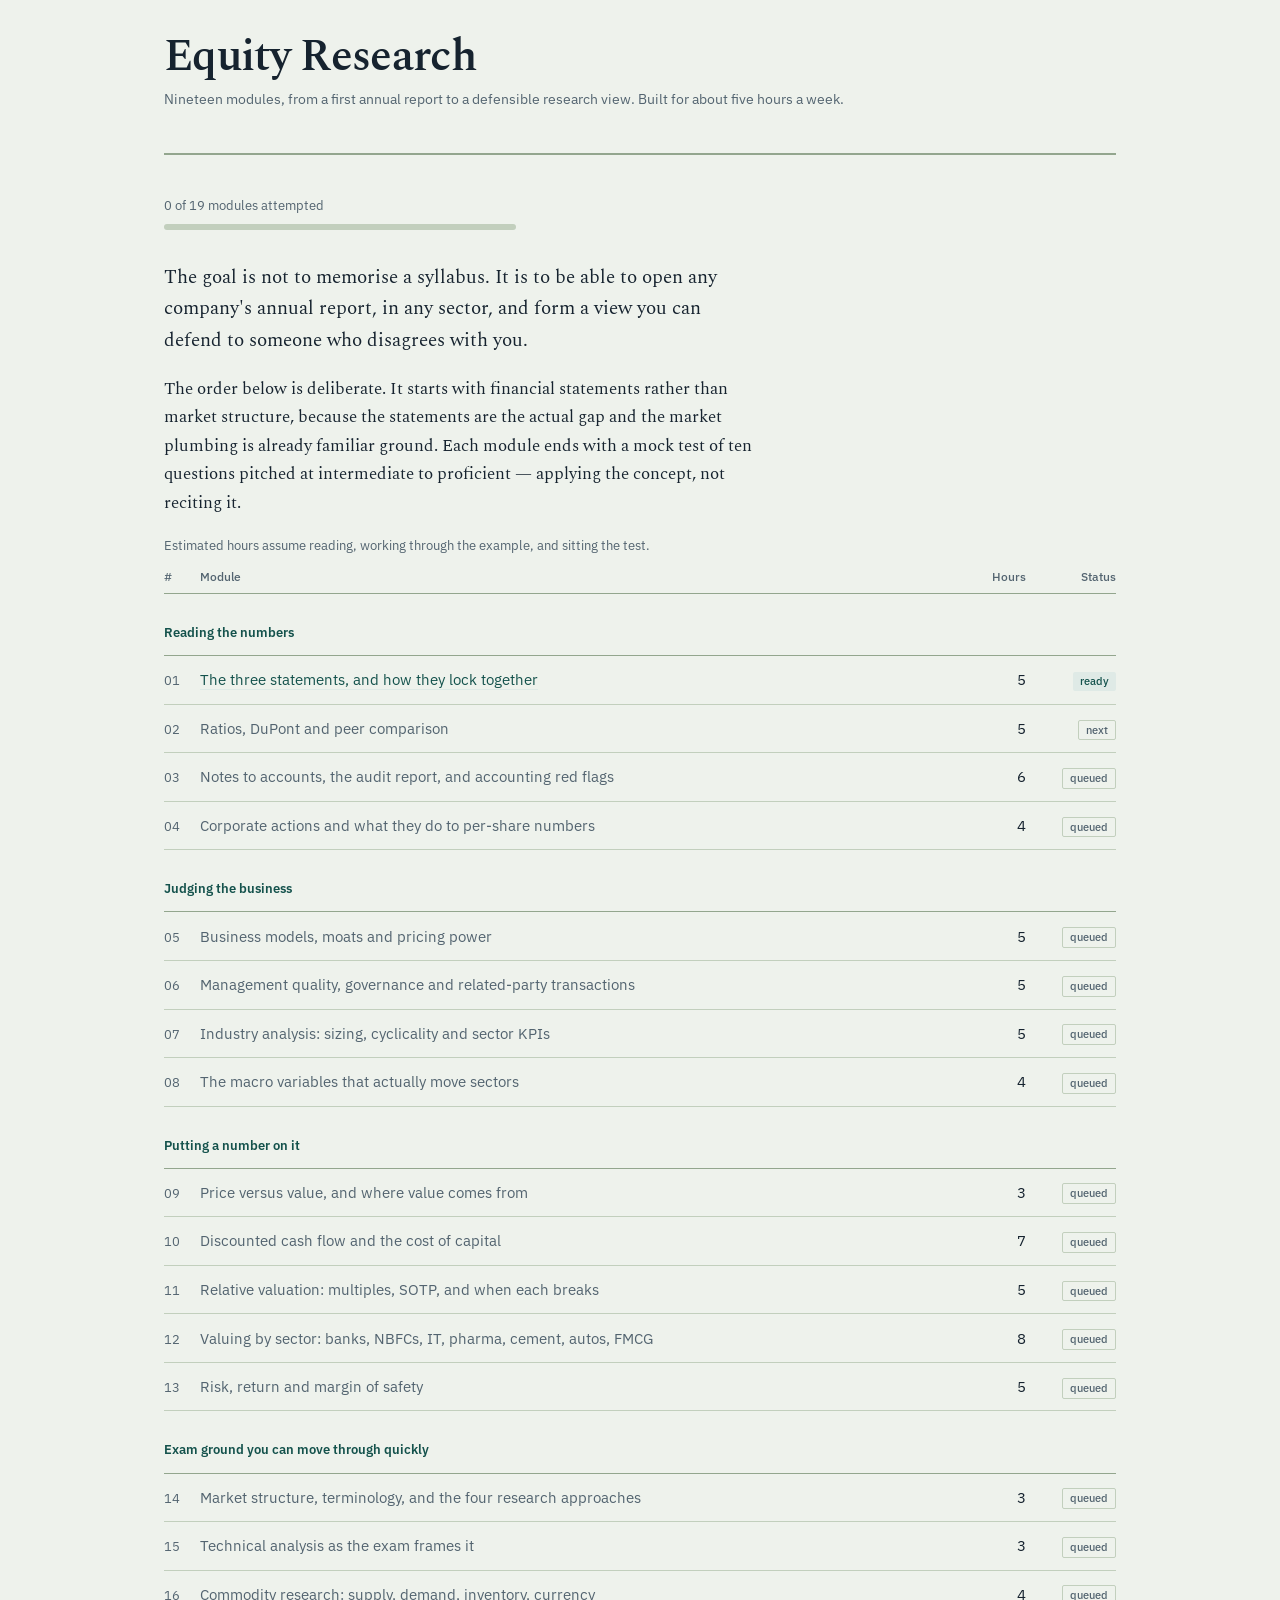
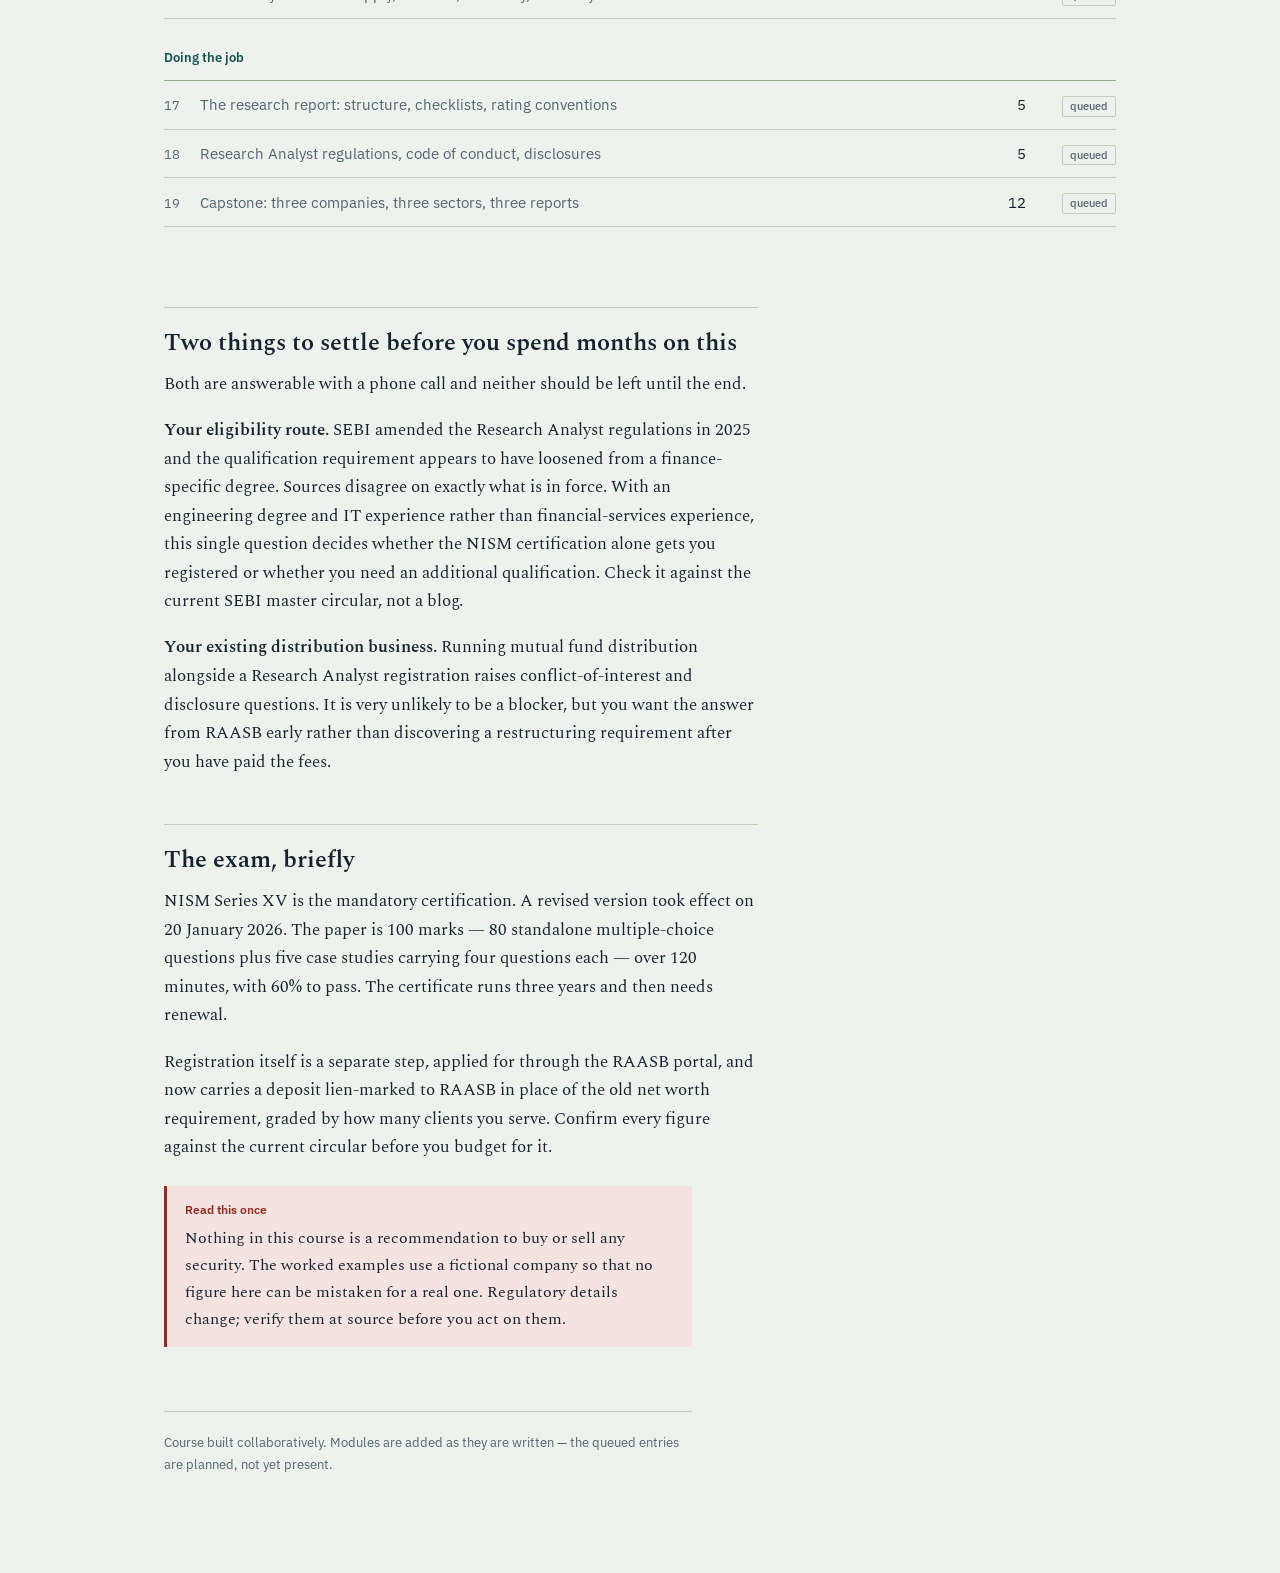
==== index.html @ 20a6cff0 "Course scaffold and Module 01" ====
<!DOCTYPE html>
<html lang="en">
<head>
<meta charset="utf-8">
<meta name="viewport" content="width=device-width, initial-scale=1">
<title>Equity Research — a working course</title>
<link rel="stylesheet" href="assets/style.css">
<link rel="manifest" href="manifest.webmanifest">
<meta name="theme-color" content="#14524c">
<meta name="apple-mobile-web-app-capable" content="yes">
<meta name="apple-mobile-web-app-status-bar-style" content="default">
<link rel="apple-touch-icon" href="assets/icon-192.png">
<link rel="icon" href="assets/icon-192.png">
</head>
<body>
<div class="wrap">

  <header class="masthead">
    <h1>Equity Research</h1>
    <p class="standfirst">Nineteen modules, from a first annual report to a defensible research view. Built for about five hours a week.</p>
    <p class="netstate" data-net></p>
  </header>

  <div class="progress" data-progress>
    <span data-count>0 of 19 modules attempted</span>
    <div class="bar"><span></span></div>
  </div>

  <div class="prose">
    <p class="lead">The goal is not to memorise a syllabus. It is to be able to open any company's annual report, in any sector, and form a view you can defend to someone who disagrees with you.</p>
    <p>The order below is deliberate. It starts with financial statements rather than market structure, because the statements are the actual gap and the market plumbing is already familiar ground. Each module ends with a mock test of ten questions pitched at intermediate to proficient — applying the concept, not reciting it.</p>
  </div>

  <div class="scroll-x">
  <table class="ledger">
    <caption>Estimated hours assume reading, working through the example, and sitting the test.</caption>
    <thead>
      <tr>
        <th class="idx">#</th>
        <th>Module</th>
        <th class="num hide-sm">Hours</th>
        <th class="num">Status</th>
      </tr>
    </thead>
    <tbody>

      <tr class="phase-head"><td colspan="4">Reading the numbers</td></tr>

      <tr data-module="m01">
        <td class="idx">01</td>
        <td><a href="modules/m01-three-statements.html">The three statements, and how they lock together</a></td>
        <td class="num hide-sm">5</td>
        <td class="num" data-status><span class="tag ready">ready</span></td>
      </tr>
      <tr><td class="idx">02</td><td class="locked">Ratios, DuPont and peer comparison</td><td class="num hide-sm">5</td><td class="num"><span class="tag soon">next</span></td></tr>
      <tr><td class="idx">03</td><td class="locked">Notes to accounts, the audit report, and accounting red flags</td><td class="num hide-sm">6</td><td class="num"><span class="tag soon">queued</span></td></tr>
      <tr><td class="idx">04</td><td class="locked">Corporate actions and what they do to per-share numbers</td><td class="num hide-sm">4</td><td class="num"><span class="tag soon">queued</span></td></tr>

      <tr class="phase-head"><td colspan="4">Judging the business</td></tr>

      <tr><td class="idx">05</td><td class="locked">Business models, moats and pricing power</td><td class="num hide-sm">5</td><td class="num"><span class="tag soon">queued</span></td></tr>
      <tr><td class="idx">06</td><td class="locked">Management quality, governance and related-party transactions</td><td class="num hide-sm">5</td><td class="num"><span class="tag soon">queued</span></td></tr>
      <tr><td class="idx">07</td><td class="locked">Industry analysis: sizing, cyclicality and sector KPIs</td><td class="num hide-sm">5</td><td class="num"><span class="tag soon">queued</span></td></tr>
      <tr><td class="idx">08</td><td class="locked">The macro variables that actually move sectors</td><td class="num hide-sm">4</td><td class="num"><span class="tag soon">queued</span></td></tr>

      <tr class="phase-head"><td colspan="4">Putting a number on it</td></tr>

      <tr><td class="idx">09</td><td class="locked">Price versus value, and where value comes from</td><td class="num hide-sm">3</td><td class="num"><span class="tag soon">queued</span></td></tr>
      <tr><td class="idx">10</td><td class="locked">Discounted cash flow and the cost of capital</td><td class="num hide-sm">7</td><td class="num"><span class="tag soon">queued</span></td></tr>
      <tr><td class="idx">11</td><td class="locked">Relative valuation: multiples, SOTP, and when each breaks</td><td class="num hide-sm">5</td><td class="num"><span class="tag soon">queued</span></td></tr>
      <tr><td class="idx">12</td><td class="locked">Valuing by sector: banks, NBFCs, IT, pharma, cement, autos, FMCG</td><td class="num hide-sm">8</td><td class="num"><span class="tag soon">queued</span></td></tr>
      <tr><td class="idx">13</td><td class="locked">Risk, return and margin of safety</td><td class="num hide-sm">5</td><td class="num"><span class="tag soon">queued</span></td></tr>

      <tr class="phase-head"><td colspan="4">Exam ground you can move through quickly</td></tr>

      <tr><td class="idx">14</td><td class="locked">Market structure, terminology, and the four research approaches</td><td class="num hide-sm">3</td><td class="num"><span class="tag soon">queued</span></td></tr>
      <tr><td class="idx">15</td><td class="locked">Technical analysis as the exam frames it</td><td class="num hide-sm">3</td><td class="num"><span class="tag soon">queued</span></td></tr>
      <tr><td class="idx">16</td><td class="locked">Commodity research: supply, demand, inventory, currency</td><td class="num hide-sm">4</td><td class="num"><span class="tag soon">queued</span></td></tr>

      <tr class="phase-head"><td colspan="4">Doing the job</td></tr>

      <tr><td class="idx">17</td><td class="locked">The research report: structure, checklists, rating conventions</td><td class="num hide-sm">5</td><td class="num"><span class="tag soon">queued</span></td></tr>
      <tr><td class="idx">18</td><td class="locked">Research Analyst regulations, code of conduct, disclosures</td><td class="num hide-sm">5</td><td class="num"><span class="tag soon">queued</span></td></tr>
      <tr><td class="idx">19</td><td class="locked">Capstone: three companies, three sectors, three reports</td><td class="num hide-sm">12</td><td class="num"><span class="tag soon">queued</span></td></tr>

    </tbody>
  </table>
  </div>

  <div class="prose">

    <h2>Two things to settle before you spend months on this</h2>

    <p>Both are answerable with a phone call and neither should be left until the end.</p>

    <p><strong>Your eligibility route.</strong> SEBI amended the Research Analyst regulations in 2025 and the qualification requirement appears to have loosened from a finance-specific degree. Sources disagree on exactly what is in force. With an engineering degree and IT experience rather than financial-services experience, this single question decides whether the NISM certification alone gets you registered or whether you need an additional qualification. Check it against the current SEBI master circular, not a blog.</p>

    <p><strong>Your existing distribution business.</strong> Running mutual fund distribution alongside a Research Analyst registration raises conflict-of-interest and disclosure questions. It is very unlikely to be a blocker, but you want the answer from RAASB early rather than discovering a restructuring requirement after you have paid the fees.</p>

    <h2>The exam, briefly</h2>

    <p>NISM Series XV is the mandatory certification. A revised version took effect on 20 January 2026. The paper is 100 marks — 80 standalone multiple-choice questions plus five case studies carrying four questions each — over 120 minutes, with 60% to pass. The certificate runs three years and then needs renewal.</p>

    <p>Registration itself is a separate step, applied for through the RAASB portal, and now carries a deposit lien-marked to RAASB in place of the old net worth requirement, graded by how many clients you serve. Confirm every figure against the current circular before you budget for it.</p>

    <div class="note warn">
      <span class="label">Read this once</span>
      <p>Nothing in this course is a recommendation to buy or sell any security. The worked examples use a fictional company so that no figure here can be mistaken for a real one. Regulatory details change; verify them at source before you act on them.</p>
    </div>

  </div>

  <footer>
    <p>Course built collaboratively. Modules are added as they are written — the queued entries are planned, not yet present.</p>
  </footer>

</div>
<script src="assets/app.js"></script>
<script>initProgress(19); initOffline('./sw.js'); initOfflineBadge();</script>
</body>
</html>
---- assets/style.css ----
/* Equity Research course — shared styles
   Visual idea: a columnar accounting pad. The ruled column structure that
   holds the site's navigation is the same structure that holds the figures
   inside the lessons. */

@import url('https://fonts.googleapis.com/css2?family=IBM+Plex+Sans:wght@400;500;600&family=Spectral:ital,wght@0,400;0,600;1,400&display=swap');

:root {
  --paper:        #eef2ec;
  --paper-raised: #f8faf6;
  --ink:          #16232f;
  --ink-soft:     #536470;
  --rule:         #c2cfbd;
  --rule-strong:  #93a68e;
  --accent:       #14524c;
  --accent-wash:  #dfeae6;
  --flag:         #97291f;
  --flag-wash:    #f4e3e0;
  --good:         #2c6640;
  --good-wash:    #e0ecdf;

  --serif: 'Spectral', Georgia, 'Times New Roman', serif;
  --sans:  'IBM Plex Sans', -apple-system, BlinkMacSystemFont, 'Segoe UI', sans-serif;

  --measure: 66ch;
}

*, *::before, *::after { box-sizing: border-box; }

html { -webkit-text-size-adjust: 100%; }

body {
  margin: 0;
  background: var(--paper);
  color: var(--ink);
  font-family: var(--serif);
  font-size: 1.0625rem;
  line-height: 1.68;
  font-variant-numeric: tabular-nums;
}

.wrap {
  max-width: 62rem;
  margin: 0 auto;
  padding: 0 1.25rem 5rem;
}

.prose { max-width: var(--measure); }

/* ---------- masthead ---------- */

.masthead {
  border-bottom: 2px solid var(--rule-strong);
  padding: 1.5rem 0 1rem;
  margin-bottom: 2.5rem;
}

.masthead a.back {
  font-family: var(--sans);
  font-size: 0.8125rem;
  color: var(--accent);
  text-decoration: none;
  border-bottom: 1px solid var(--accent-wash);
}
.masthead a.back:hover { border-bottom-color: var(--accent); }

.masthead h1 {
  font-family: var(--serif);
  font-weight: 600;
  font-size: clamp(1.75rem, 6vw, 2.75rem);
  line-height: 1.15;
  letter-spacing: -0.015em;
  margin: 0.5rem 0 0.35rem;
}

.masthead .standfirst {
  font-family: var(--sans);
  font-size: 0.875rem;
  color: var(--ink-soft);
  margin: 0;
}

/* ---------- typography ---------- */

h2 {
  font-family: var(--serif);
  font-weight: 600;
  font-size: 1.5rem;
  line-height: 1.25;
  margin: 3rem 0 0.75rem;
  padding-top: 1.25rem;
  border-top: 1px solid var(--rule);
}

h3 {
  font-family: var(--sans);
  font-weight: 600;
  font-size: 1rem;
  margin: 2rem 0 0.5rem;
}

p { margin: 0 0 1.1rem; }

.lead { font-size: 1.1875rem; }

em { font-style: italic; }
strong { font-weight: 600; }

a { color: var(--accent); }

ul, ol { max-width: var(--measure); padding-left: 1.25rem; }
li { margin-bottom: 0.5rem; }

code {
  font-family: var(--sans);
  font-size: 0.9em;
  background: var(--accent-wash);
  padding: 0.1em 0.35em;
  border-radius: 2px;
}

:focus-visible {
  outline: 2px solid var(--accent);
  outline-offset: 3px;
}

/* ---------- the module ledger (index) ---------- */

.ledger {
  width: 100%;
  border-collapse: collapse;
  font-family: var(--sans);
  font-size: 0.9375rem;
  margin: 0 0 2rem;
}

.ledger caption {
  text-align: left;
  font-family: var(--sans);
  font-size: 0.8125rem;
  color: var(--ink-soft);
  padding-bottom: 0.6rem;
}

.ledger th {
  text-align: left;
  font-weight: 500;
  font-size: 0.75rem;
  color: var(--ink-soft);
  border-bottom: 1.5px solid var(--rule-strong);
  padding: 0 0.6rem 0.4rem 0;
}
.ledger th.num, .ledger td.num { text-align: right; padding-right: 0; }

.ledger td {
  border-bottom: 1px solid var(--rule);
  padding: 0.7rem 0.6rem 0.7rem 0;
  vertical-align: baseline;
}

.ledger tr.phase-head td {
  border-bottom: 1px solid var(--rule-strong);
  padding-top: 1.75rem;
  font-weight: 600;
  font-size: 0.8125rem;
  color: var(--accent);
}

.ledger td.idx {
  width: 2.25rem;
  color: var(--ink-soft);
  font-size: 0.8125rem;
}

.ledger a { text-decoration: none; border-bottom: 1px solid var(--accent-wash); }
.ledger a:hover { border-bottom-color: var(--accent); }

.ledger .locked { color: var(--ink-soft); }

.tag {
  font-family: var(--sans);
  font-size: 0.6875rem;
  font-weight: 500;
  padding: 0.15rem 0.45rem;
  border-radius: 2px;
  white-space: nowrap;
}
.tag.ready { background: var(--accent-wash); color: var(--accent); }
.tag.soon  { background: transparent; color: var(--ink-soft); border: 1px solid var(--rule); }

/* ---------- figure tables inside lessons ---------- */

.fin {
  width: 100%;
  max-width: 34rem;
  border-collapse: collapse;
  font-family: var(--sans);
  font-size: 0.875rem;
  margin: 1.25rem 0 1.75rem;
  background: var(--paper-raised);
}

.fin caption {
  caption-side: top;
  text-align: left;
  font-family: var(--sans);
  font-size: 0.8125rem;
  font-weight: 600;
  padding-bottom: 0.5rem;
}

.fin th {
  text-align: right;
  font-weight: 500;
  font-size: 0.75rem;
  color: var(--ink-soft);
  border-bottom: 1.5px solid var(--rule-strong);
  padding: 0.4rem 0.75rem;
}
.fin th:first-child { text-align: left; }

.fin td {
  text-align: right;
  padding: 0.4rem 0.75rem;
  border-bottom: 1px solid var(--rule);
}
.fin td:first-child { text-align: left; }

.fin tr.total td {
  font-weight: 600;
  border-top: 1.5px solid var(--rule-strong);
  border-bottom: 1.5px double var(--rule-strong);
}
.fin tr.sub td { font-weight: 600; background: var(--accent-wash); }
.fin td.neg { color: var(--flag); }

.scroll-x { overflow-x: auto; margin: 0 -1.25rem; padding: 0 1.25rem; }

/* ---------- callouts ---------- */

.note {
  max-width: var(--measure);
  border-left: 3px solid var(--accent);
  background: var(--paper-raised);
  padding: 0.9rem 1.1rem;
  margin: 1.5rem 0;
  font-size: 1rem;
}
.note.warn { border-left-color: var(--flag); background: var(--flag-wash); }
.note p:last-child { margin-bottom: 0; }
.note .label {
  font-family: var(--sans);
  font-size: 0.75rem;
  font-weight: 600;
  color: var(--accent);
  display: block;
  margin-bottom: 0.3rem;
}
.note.warn .label { color: var(--flag); }

figure { margin: 2rem 0; max-width: 40rem; }
figure svg { width: 100%; height: auto; display: block; }
figcaption {
  font-family: var(--sans);
  font-size: 0.8125rem;
  color: var(--ink-soft);
  margin-top: 0.6rem;
  max-width: var(--measure);
}

/* ---------- mock test ---------- */

.test { max-width: 42rem; margin-top: 1rem; }

.q {
  border-top: 1px solid var(--rule);
  padding: 1.5rem 0 0.5rem;
}

.q .stem {
  font-weight: 600;
  margin-bottom: 0.9rem;
}
.q .stem .n {
  font-family: var(--sans);
  font-size: 0.8125rem;
  color: var(--ink-soft);
  font-weight: 500;
  margin-right: 0.5rem;
}

.opt {
  display: block;
  font-family: var(--sans);
  font-size: 0.9375rem;
  line-height: 1.5;
  border: 1px solid var(--rule);
  background: var(--paper-raised);
  border-radius: 3px;
  padding: 0.65rem 0.85rem;
  margin-bottom: 0.5rem;
  cursor: pointer;
}
.opt input { margin-right: 0.6rem; accent-color: var(--accent); }
.opt:hover { border-color: var(--rule-strong); }
.opt.picked { border-color: var(--accent); box-shadow: inset 0 0 0 1px var(--accent); }
.opt.correct { border-color: var(--good); background: var(--good-wash); }
.opt.wrong   { border-color: var(--flag); background: var(--flag-wash); }
.opt.locked  { cursor: default; }

.why {
  font-family: var(--sans);
  font-size: 0.875rem;
  line-height: 1.55;
  background: var(--paper-raised);
  border-left: 3px solid var(--rule-strong);
  padding: 0.7rem 0.9rem;
  margin-top: 0.6rem;
  display: none;
}
.why.show { display: block; animation: unfold 0.28s ease-out; }
.why b { color: var(--accent); }

@keyframes unfold {
  from { opacity: 0; transform: translateY(-4px); }
  to   { opacity: 1; transform: none; }
}
@media (prefers-reduced-motion: reduce) {
  .why.show { animation: none; }
  * { transition: none !important; }
}

button {
  font-family: var(--sans);
  font-size: 0.9375rem;
  font-weight: 500;
  background: var(--accent);
  color: var(--paper-raised);
  border: none;
  border-radius: 3px;
  padding: 0.7rem 1.4rem;
  cursor: pointer;
}
button:hover { background: #0e3d38; }
button.ghost {
  background: transparent;
  color: var(--accent);
  border: 1px solid var(--rule-strong);
}
button:disabled { opacity: 0.45; cursor: default; }

.actions { display: flex; gap: 0.75rem; flex-wrap: wrap; margin-top: 2rem; }

.score {
  font-family: var(--sans);
  border: 1.5px solid var(--rule-strong);
  background: var(--paper-raised);
  padding: 1rem 1.2rem;
  margin-top: 1.5rem;
  display: none;
}
.score.show { display: block; }
.score .big {
  font-size: 2rem;
  font-weight: 600;
  color: var(--accent);
  line-height: 1;
}
.score p { font-size: 0.9375rem; margin: 0.5rem 0 0; }

/* ---------- progress ---------- */

.progress {
  font-family: var(--sans);
  font-size: 0.8125rem;
  color: var(--ink-soft);
  margin: 0 0 2rem;
}
.progress .bar {
  height: 6px;
  background: var(--rule);
  border-radius: 3px;
  overflow: hidden;
  margin-top: 0.4rem;
  max-width: 22rem;
}
.progress .bar span {
  display: block;
  height: 100%;
  background: var(--accent);
  width: 0;
}

footer {
  border-top: 1px solid var(--rule);
  margin-top: 4rem;
  padding-top: 1.25rem;
  font-family: var(--sans);
  font-size: 0.8125rem;
  color: var(--ink-soft);
  max-width: var(--measure);
}

@media (max-width: 34rem) {
  body { font-size: 1rem; }
  .ledger .hide-sm { display: none; }
  .fin { font-size: 0.8125rem; }
  .fin th, .fin td { padding: 0.4rem 0.5rem; }
}

.netstate {
  font-family: var(--sans);
  font-size: 0.75rem;
  color: var(--flag);
  margin: 0.6rem 0 0;
  min-height: 1rem;
}
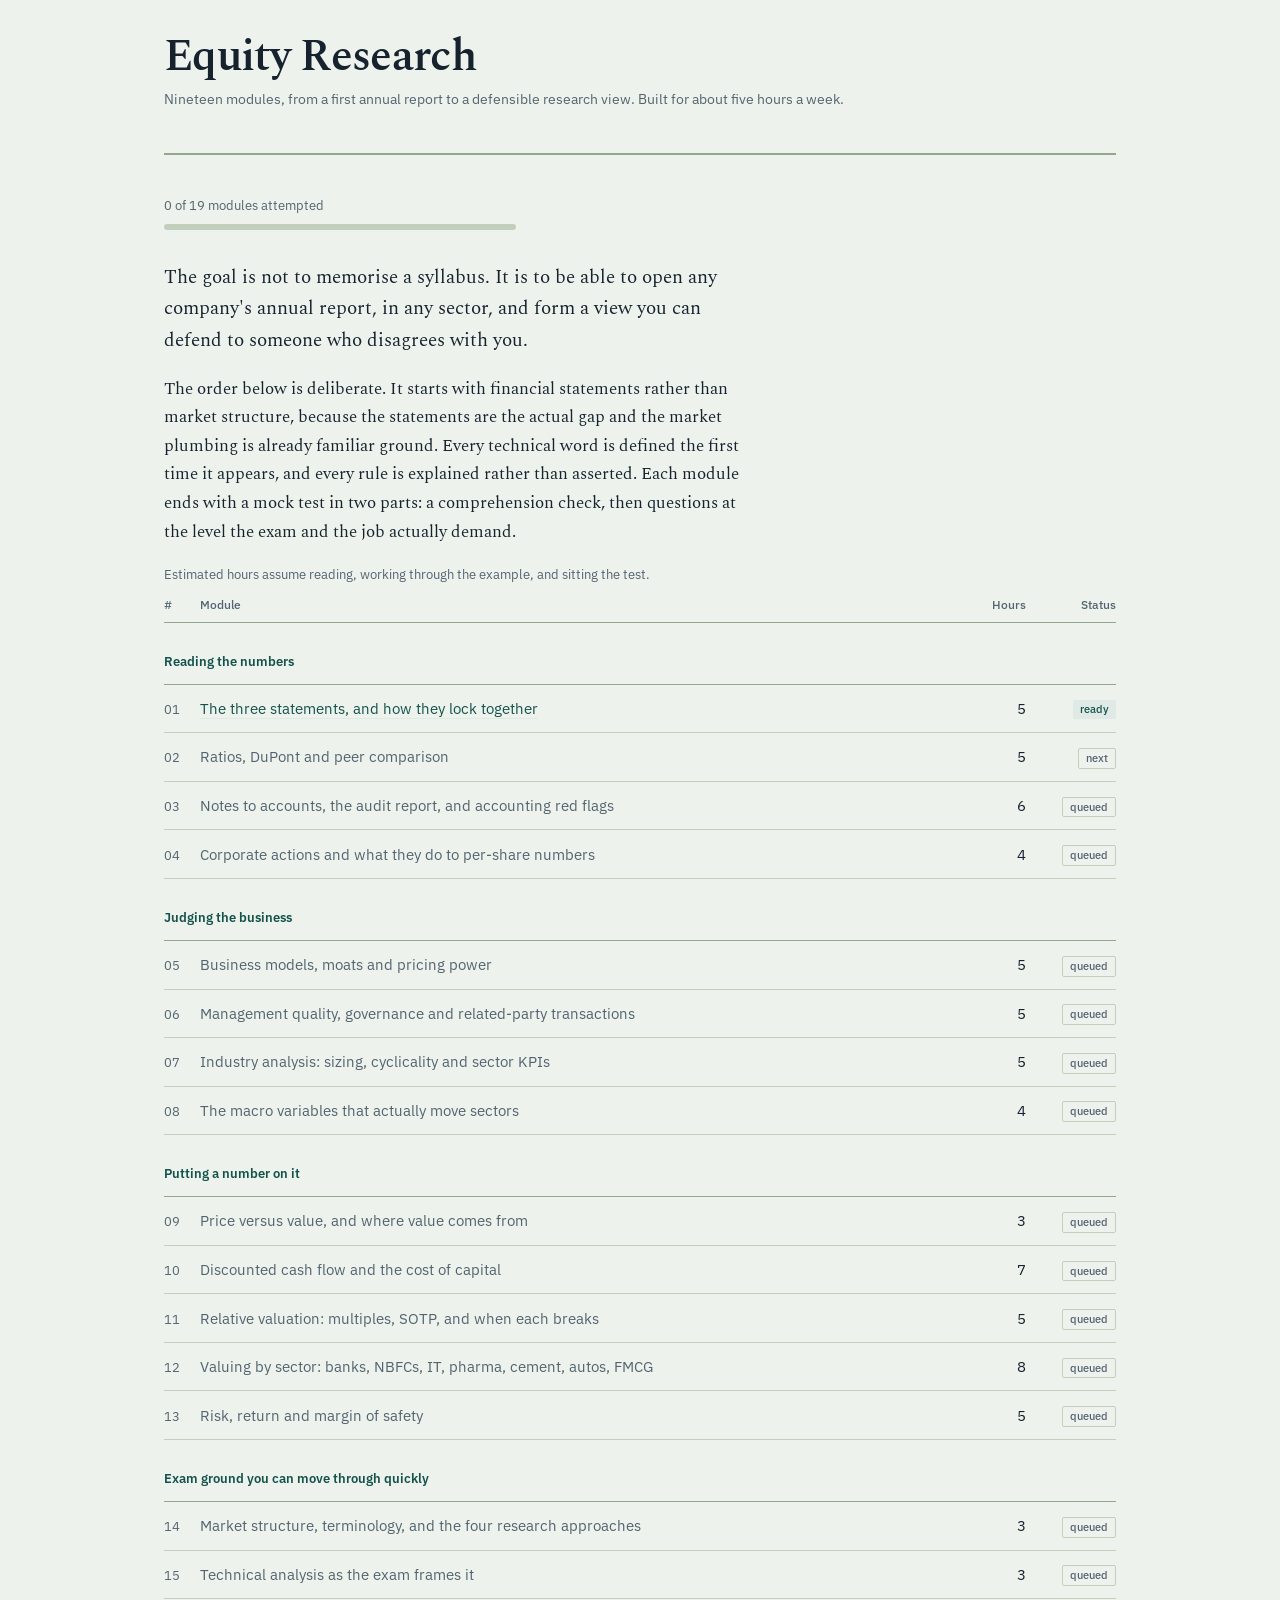
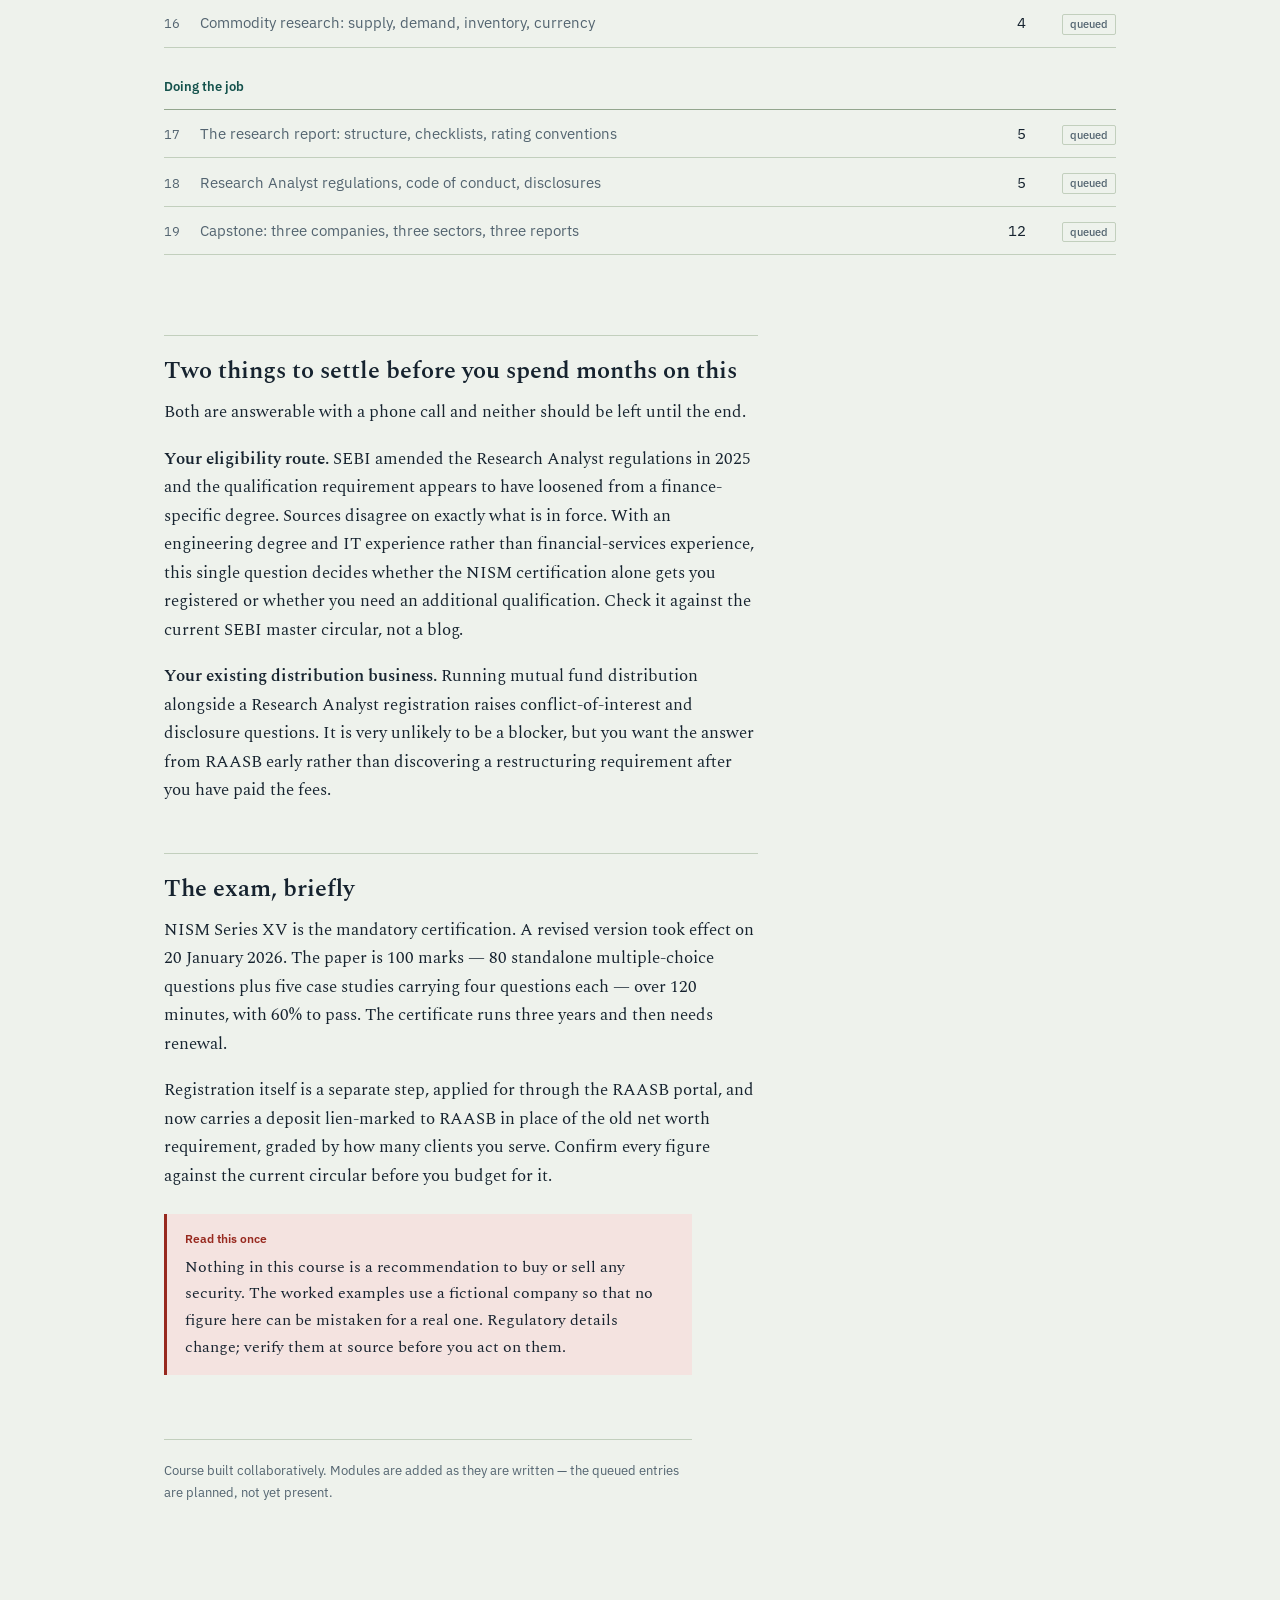
==== commit fd8deb3e: "Rebuild Module 01 at the right level, add build tooling Module 01 was written for someone who alread" ====
--- a/index.html
+++ b/index.html
@@ -28,7 +28,7 @@
 
   <div class="prose">
     <p class="lead">The goal is not to memorise a syllabus. It is to be able to open any company's annual report, in any sector, and form a view you can defend to someone who disagrees with you.</p>
-    <p>The order below is deliberate. It starts with financial statements rather than market structure, because the statements are the actual gap and the market plumbing is already familiar ground. Each module ends with a mock test of ten questions pitched at intermediate to proficient — applying the concept, not reciting it.</p>
+    <p>The order below is deliberate. It starts with financial statements rather than market structure, because the statements are the actual gap and the market plumbing is already familiar ground. Every technical word is defined the first time it appears, and every rule is explained rather than asserted. Each module ends with a mock test in two parts: a comprehension check, then questions at the level the exam and the job actually demand.</p>
   </div>
 
   <div class="scroll-x">
@@ -43,46 +43,32 @@
       </tr>
     </thead>
     <tbody>
-
+<!-- ledger:start -->
       <tr class="phase-head"><td colspan="4">Reading the numbers</td></tr>
-
-      <tr data-module="m01">
-        <td class="idx">01</td>
-        <td><a href="modules/m01-three-statements.html">The three statements, and how they lock together</a></td>
-        <td class="num hide-sm">5</td>
-        <td class="num" data-status><span class="tag ready">ready</span></td>
-      </tr>
-      <tr><td class="idx">02</td><td class="locked">Ratios, DuPont and peer comparison</td><td class="num hide-sm">5</td><td class="num"><span class="tag soon">next</span></td></tr>
-      <tr><td class="idx">03</td><td class="locked">Notes to accounts, the audit report, and accounting red flags</td><td class="num hide-sm">6</td><td class="num"><span class="tag soon">queued</span></td></tr>
-      <tr><td class="idx">04</td><td class="locked">Corporate actions and what they do to per-share numbers</td><td class="num hide-sm">4</td><td class="num"><span class="tag soon">queued</span></td></tr>
-
+      <tr data-module="m01"><td class="idx">01</td><td><a href="modules/m01-three-statements.html">The three statements, and how they lock together</a></td><td class="num hide-sm">5</td><td class="num" data-status><span class="tag ready">ready</span></td></tr>
+      <tr><td class="idx">02</td><td><span class="locked">Ratios, DuPont and peer comparison</span></td><td class="num hide-sm">5</td><td class="num" data-status><span class="tag soon">next</span></td></tr>
+      <tr><td class="idx">03</td><td><span class="locked">Notes to accounts, the audit report, and accounting red flags</span></td><td class="num hide-sm">6</td><td class="num" data-status><span class="tag soon">queued</span></td></tr>
+      <tr><td class="idx">04</td><td><span class="locked">Corporate actions and what they do to per-share numbers</span></td><td class="num hide-sm">4</td><td class="num" data-status><span class="tag soon">queued</span></td></tr>
       <tr class="phase-head"><td colspan="4">Judging the business</td></tr>
-
-      <tr><td class="idx">05</td><td class="locked">Business models, moats and pricing power</td><td class="num hide-sm">5</td><td class="num"><span class="tag soon">queued</span></td></tr>
-      <tr><td class="idx">06</td><td class="locked">Management quality, governance and related-party transactions</td><td class="num hide-sm">5</td><td class="num"><span class="tag soon">queued</span></td></tr>
-      <tr><td class="idx">07</td><td class="locked">Industry analysis: sizing, cyclicality and sector KPIs</td><td class="num hide-sm">5</td><td class="num"><span class="tag soon">queued</span></td></tr>
-      <tr><td class="idx">08</td><td class="locked">The macro variables that actually move sectors</td><td class="num hide-sm">4</td><td class="num"><span class="tag soon">queued</span></td></tr>
-
+      <tr><td class="idx">05</td><td><span class="locked">Business models, moats and pricing power</span></td><td class="num hide-sm">5</td><td class="num" data-status><span class="tag soon">queued</span></td></tr>
+      <tr><td class="idx">06</td><td><span class="locked">Management quality, governance and related-party transactions</span></td><td class="num hide-sm">5</td><td class="num" data-status><span class="tag soon">queued</span></td></tr>
+      <tr><td class="idx">07</td><td><span class="locked">Industry analysis: sizing, cyclicality and sector KPIs</span></td><td class="num hide-sm">5</td><td class="num" data-status><span class="tag soon">queued</span></td></tr>
+      <tr><td class="idx">08</td><td><span class="locked">The macro variables that actually move sectors</span></td><td class="num hide-sm">4</td><td class="num" data-status><span class="tag soon">queued</span></td></tr>
       <tr class="phase-head"><td colspan="4">Putting a number on it</td></tr>
-
-      <tr><td class="idx">09</td><td class="locked">Price versus value, and where value comes from</td><td class="num hide-sm">3</td><td class="num"><span class="tag soon">queued</span></td></tr>
-      <tr><td class="idx">10</td><td class="locked">Discounted cash flow and the cost of capital</td><td class="num hide-sm">7</td><td class="num"><span class="tag soon">queued</span></td></tr>
-      <tr><td class="idx">11</td><td class="locked">Relative valuation: multiples, SOTP, and when each breaks</td><td class="num hide-sm">5</td><td class="num"><span class="tag soon">queued</span></td></tr>
-      <tr><td class="idx">12</td><td class="locked">Valuing by sector: banks, NBFCs, IT, pharma, cement, autos, FMCG</td><td class="num hide-sm">8</td><td class="num"><span class="tag soon">queued</span></td></tr>
-      <tr><td class="idx">13</td><td class="locked">Risk, return and margin of safety</td><td class="num hide-sm">5</td><td class="num"><span class="tag soon">queued</span></td></tr>
-
+      <tr><td class="idx">09</td><td><span class="locked">Price versus value, and where value comes from</span></td><td class="num hide-sm">3</td><td class="num" data-status><span class="tag soon">queued</span></td></tr>
+      <tr><td class="idx">10</td><td><span class="locked">Discounted cash flow and the cost of capital</span></td><td class="num hide-sm">7</td><td class="num" data-status><span class="tag soon">queued</span></td></tr>
+      <tr><td class="idx">11</td><td><span class="locked">Relative valuation: multiples, SOTP, and when each breaks</span></td><td class="num hide-sm">5</td><td class="num" data-status><span class="tag soon">queued</span></td></tr>
+      <tr><td class="idx">12</td><td><span class="locked">Valuing by sector: banks, NBFCs, IT, pharma, cement, autos, FMCG</span></td><td class="num hide-sm">8</td><td class="num" data-status><span class="tag soon">queued</span></td></tr>
+      <tr><td class="idx">13</td><td><span class="locked">Risk, return and margin of safety</span></td><td class="num hide-sm">5</td><td class="num" data-status><span class="tag soon">queued</span></td></tr>
       <tr class="phase-head"><td colspan="4">Exam ground you can move through quickly</td></tr>
-
-      <tr><td class="idx">14</td><td class="locked">Market structure, terminology, and the four research approaches</td><td class="num hide-sm">3</td><td class="num"><span class="tag soon">queued</span></td></tr>
-      <tr><td class="idx">15</td><td class="locked">Technical analysis as the exam frames it</td><td class="num hide-sm">3</td><td class="num"><span class="tag soon">queued</span></td></tr>
-      <tr><td class="idx">16</td><td class="locked">Commodity research: supply, demand, inventory, currency</td><td class="num hide-sm">4</td><td class="num"><span class="tag soon">queued</span></td></tr>
-
+      <tr><td class="idx">14</td><td><span class="locked">Market structure, terminology, and the four research approaches</span></td><td class="num hide-sm">3</td><td class="num" data-status><span class="tag soon">queued</span></td></tr>
+      <tr><td class="idx">15</td><td><span class="locked">Technical analysis as the exam frames it</span></td><td class="num hide-sm">3</td><td class="num" data-status><span class="tag soon">queued</span></td></tr>
+      <tr><td class="idx">16</td><td><span class="locked">Commodity research: supply, demand, inventory, currency</span></td><td class="num hide-sm">4</td><td class="num" data-status><span class="tag soon">queued</span></td></tr>
       <tr class="phase-head"><td colspan="4">Doing the job</td></tr>
-
-      <tr><td class="idx">17</td><td class="locked">The research report: structure, checklists, rating conventions</td><td class="num hide-sm">5</td><td class="num"><span class="tag soon">queued</span></td></tr>
-      <tr><td class="idx">18</td><td class="locked">Research Analyst regulations, code of conduct, disclosures</td><td class="num hide-sm">5</td><td class="num"><span class="tag soon">queued</span></td></tr>
-      <tr><td class="idx">19</td><td class="locked">Capstone: three companies, three sectors, three reports</td><td class="num hide-sm">12</td><td class="num"><span class="tag soon">queued</span></td></tr>
-
+      <tr><td class="idx">17</td><td><span class="locked">The research report: structure, checklists, rating conventions</span></td><td class="num hide-sm">5</td><td class="num" data-status><span class="tag soon">queued</span></td></tr>
+      <tr><td class="idx">18</td><td><span class="locked">Research Analyst regulations, code of conduct, disclosures</span></td><td class="num hide-sm">5</td><td class="num" data-status><span class="tag soon">queued</span></td></tr>
+      <tr><td class="idx">19</td><td><span class="locked">Capstone: three companies, three sectors, three reports</span></td><td class="num hide-sm">12</td><td class="num" data-status><span class="tag soon">queued</span></td></tr>
+<!-- ledger:end -->
     </tbody>
   </table>
   </div>
--- a/assets/style.css
+++ b/assets/style.css
@@ -415,3 +415,120 @@
   margin: 0.6rem 0 0;
   min-height: 1rem;
 }
+
+/* ---------- plain-language definitions ---------- */
+
+.def {
+  max-width: var(--measure);
+  background: var(--paper-raised);
+  border: 1px solid var(--rule);
+  border-left: 3px solid var(--accent);
+  padding: 0.85rem 1.05rem;
+  margin: 1.4rem 0;
+}
+.def .word {
+  font-family: var(--sans);
+  font-size: 0.9375rem;
+  font-weight: 600;
+  color: var(--accent);
+  display: block;
+  margin-bottom: 0.25rem;
+}
+.def p { margin: 0 0 0.6rem; font-size: 1rem; }
+.def p:last-child { margin-bottom: 0; }
+.def .lit {
+  font-family: var(--sans);
+  font-size: 0.8125rem;
+  color: var(--ink-soft);
+}
+
+/* ---------- interactive balance sheet builder ---------- */
+
+.builder {
+  border: 1.5px solid var(--rule-strong);
+  background: var(--paper-raised);
+  padding: 1.1rem;
+  margin: 2rem 0;
+}
+.builder .say {
+  font-size: 1.0625rem;
+  line-height: 1.55;
+  margin: 0 0 0.75rem;
+  min-height: 3.4em;
+}
+.builder .note {
+  font-family: var(--sans);
+  font-size: 0.875rem;
+  line-height: 1.55;
+  background: var(--accent-wash);
+  border-left: none;
+  padding: 0.7rem 0.85rem;
+  margin: 0 0 1rem;
+  max-width: none;
+}
+.cols { display: flex; gap: 0.6rem; align-items: flex-start; }
+.col { flex: 1 1 0; min-width: 0; }
+.col > h4 {
+  font-family: var(--sans);
+  font-size: 0.75rem;
+  font-weight: 600;
+  color: var(--ink-soft);
+  margin: 0 0 0.4rem;
+}
+.stack { display: flex; flex-direction: column; gap: 2px; }
+.seg {
+  display: flex;
+  flex-direction: column;
+  justify-content: center;
+  padding: 0.25rem 0.45rem;
+  border-radius: 2px;
+  overflow: hidden;
+}
+.seg-name { font-family: var(--sans); font-size: 0.6875rem; line-height: 1.2; }
+.seg-val  { font-family: var(--sans); font-size: 0.75rem; font-weight: 600; line-height: 1.25; }
+.seg.asset   { background: var(--accent); color: var(--paper-raised); }
+.seg.asset:nth-child(2) { background: #1c6b64; }
+.seg.asset:nth-child(3) { background: #2b857d; }
+.seg.asset:nth-child(4) { background: #4a9e96; }
+.seg.funding { background: var(--flag); color: var(--paper-raised); }
+.seg.funding:nth-child(2) { background: #b34438; }
+.seg.funding.owner { background: var(--ink); }
+.seg.funding.owner:nth-child(4) { background: #2f465a; }
+.seg.empty {
+  background: transparent;
+  border: 1px dashed var(--rule-strong);
+  color: var(--ink-soft);
+  height: 44px;
+}
+.col .tot {
+  font-family: var(--sans);
+  font-size: 0.8125rem;
+  font-weight: 600;
+  border-top: 1.5px solid var(--rule-strong);
+  margin-top: 0.35rem;
+  padding-top: 0.3rem;
+}
+.builder .controls {
+  display: flex;
+  gap: 0.6rem;
+  align-items: center;
+  margin-top: 1.1rem;
+  flex-wrap: wrap;
+}
+.builder .controls [data-count] {
+  font-family: var(--sans);
+  font-size: 0.8125rem;
+  color: var(--ink-soft);
+  margin-left: auto;
+}
+.builder button { padding: 0.55rem 1rem; font-size: 0.875rem; }
+
+/* ---------- part divider ---------- */
+
+.part {
+  font-family: var(--sans);
+  font-size: 0.8125rem;
+  font-weight: 600;
+  color: var(--flag);
+  margin: 3.5rem 0 -1.75rem;
+}
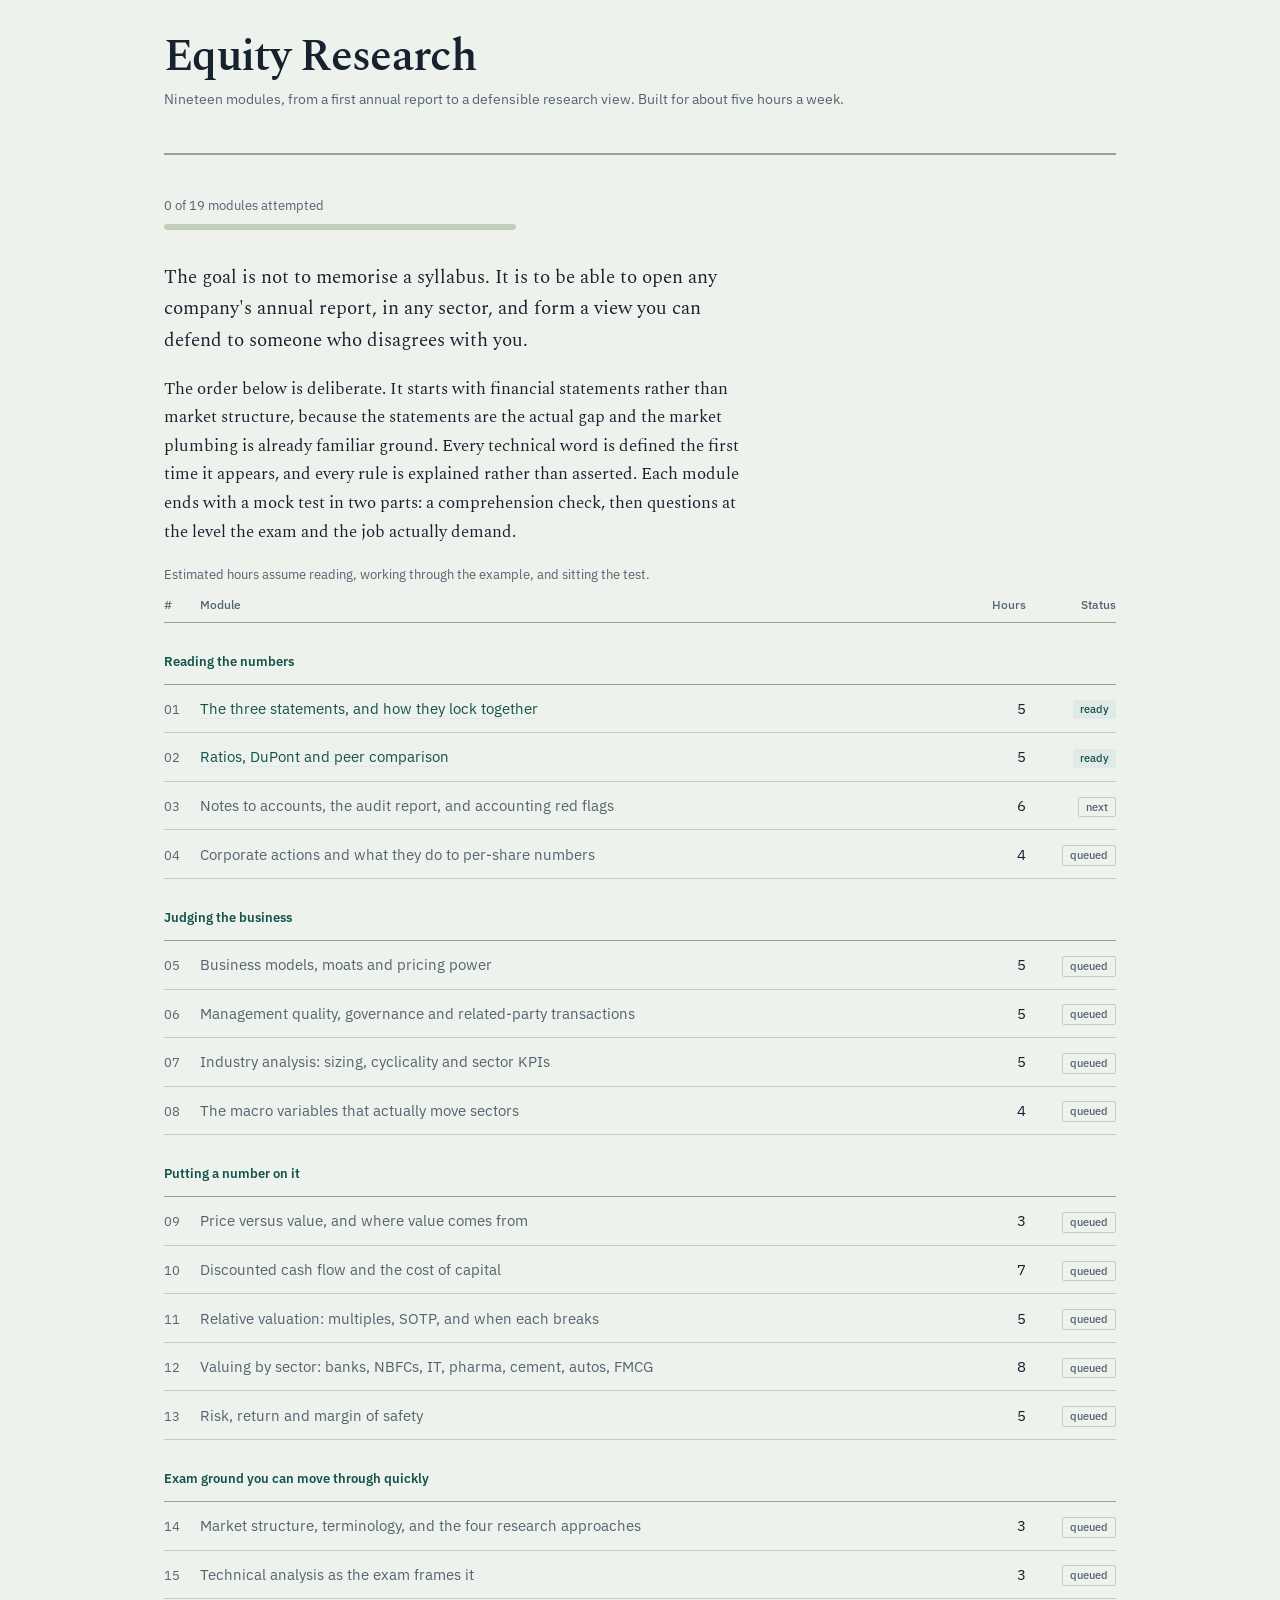
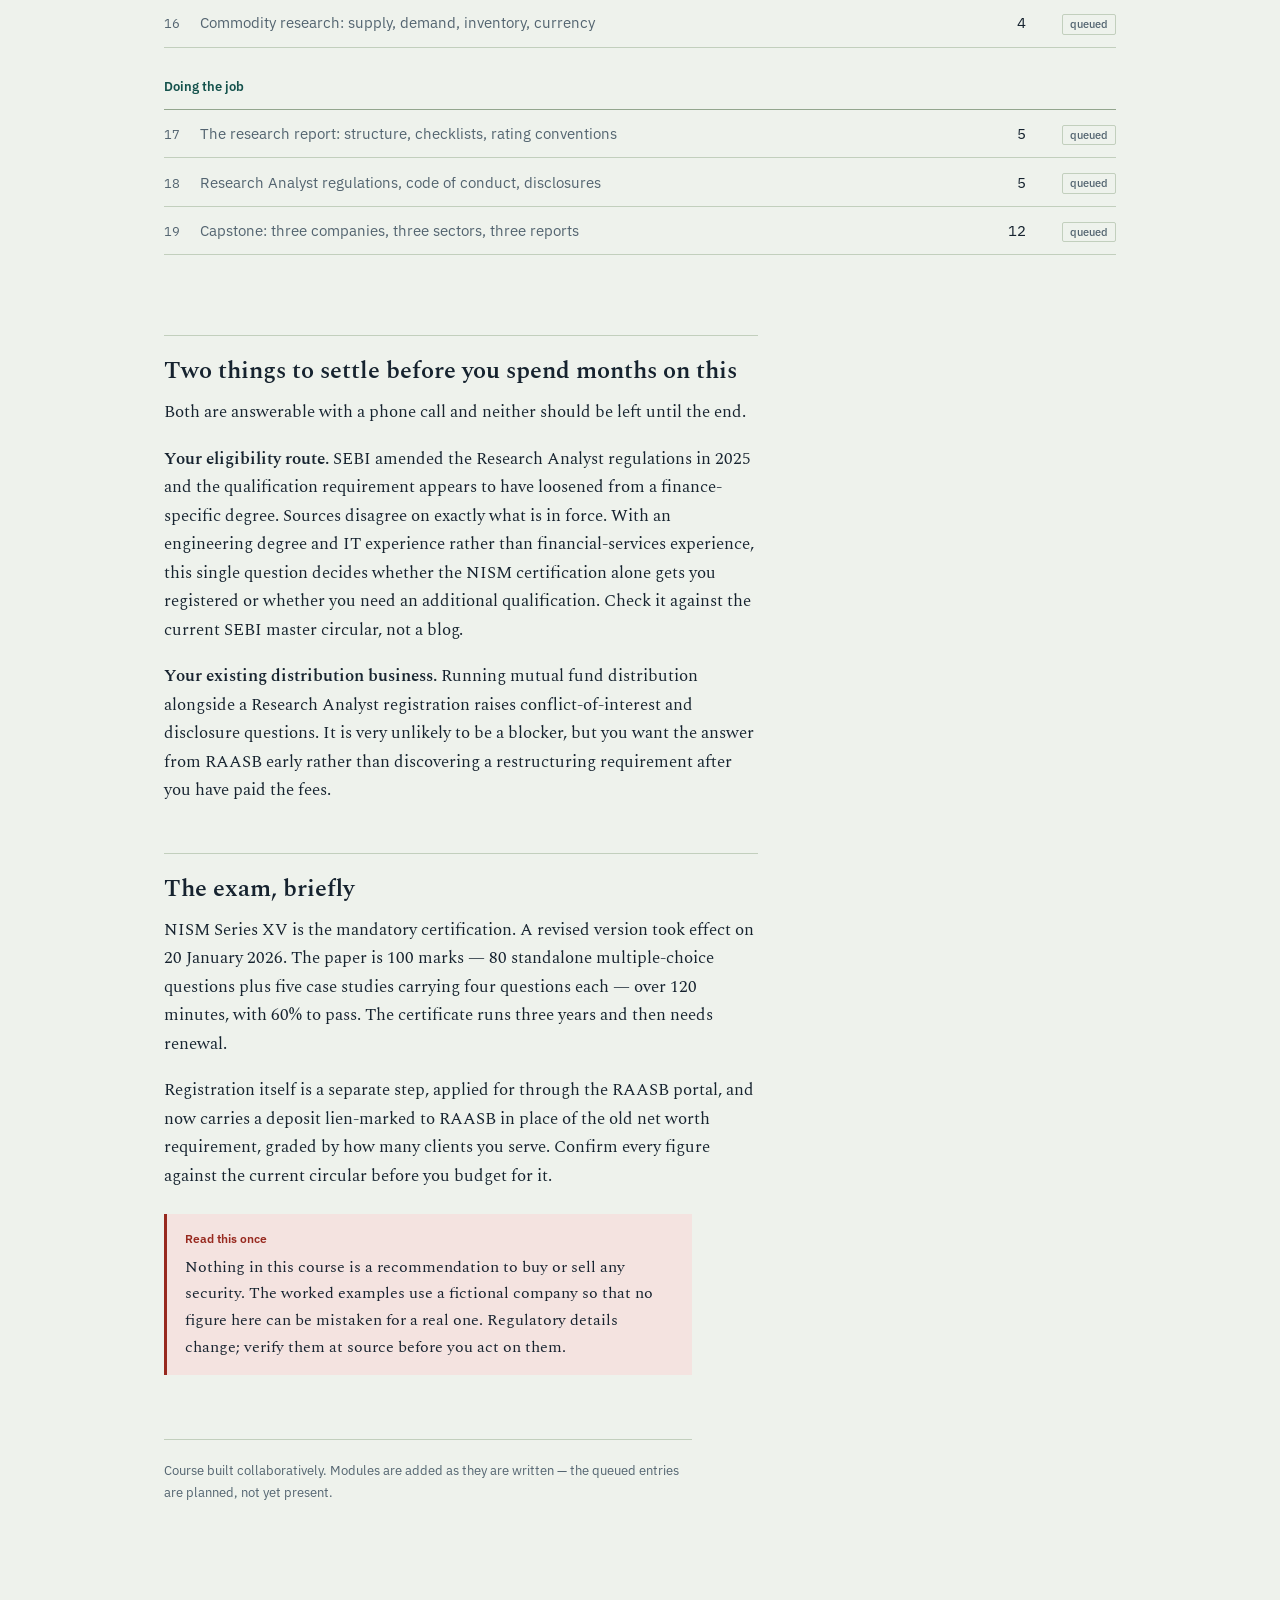
==== commit d2e3f532: "Module 02: ratios, DuPont and peer comparison Opens with two shopkeepers rather than a definition: R" ====
--- a/index.html
+++ b/index.html
@@ -46,8 +46,8 @@
 <!-- ledger:start -->
       <tr class="phase-head"><td colspan="4">Reading the numbers</td></tr>
       <tr data-module="m01"><td class="idx">01</td><td><a href="modules/m01-three-statements.html">The three statements, and how they lock together</a></td><td class="num hide-sm">5</td><td class="num" data-status><span class="tag ready">ready</span></td></tr>
-      <tr><td class="idx">02</td><td><span class="locked">Ratios, DuPont and peer comparison</span></td><td class="num hide-sm">5</td><td class="num" data-status><span class="tag soon">next</span></td></tr>
-      <tr><td class="idx">03</td><td><span class="locked">Notes to accounts, the audit report, and accounting red flags</span></td><td class="num hide-sm">6</td><td class="num" data-status><span class="tag soon">queued</span></td></tr>
+      <tr data-module="m02"><td class="idx">02</td><td><a href="modules/m02-ratios-dupont.html">Ratios, DuPont and peer comparison</a></td><td class="num hide-sm">5</td><td class="num" data-status><span class="tag ready">ready</span></td></tr>
+      <tr><td class="idx">03</td><td><span class="locked">Notes to accounts, the audit report, and accounting red flags</span></td><td class="num hide-sm">6</td><td class="num" data-status><span class="tag soon">next</span></td></tr>
       <tr><td class="idx">04</td><td><span class="locked">Corporate actions and what they do to per-share numbers</span></td><td class="num hide-sm">4</td><td class="num" data-status><span class="tag soon">queued</span></td></tr>
       <tr class="phase-head"><td colspan="4">Judging the business</td></tr>
       <tr><td class="idx">05</td><td><span class="locked">Business models, moats and pricing power</span></td><td class="num hide-sm">5</td><td class="num" data-status><span class="tag soon">queued</span></td></tr>
--- a/assets/style.css
+++ b/assets/style.css
@@ -532,3 +532,114 @@
   color: var(--flag);
   margin: 3.5rem 0 -1.75rem;
 }
+
+/* ---------- DuPont explorer (Module 02) ---------- */
+
+.dupont {
+  border: 1.5px solid var(--rule-strong);
+  background: var(--paper-raised);
+  padding: 1.1rem;
+  margin: 2rem 0;
+}
+.dupont .lever { margin-bottom: 0.9rem; }
+.dupont .lever .cap {
+  display: flex;
+  justify-content: space-between;
+  align-items: baseline;
+  gap: 0.75rem;
+  font-family: var(--sans);
+  font-size: 0.8125rem;
+  color: var(--ink-soft);
+  margin-bottom: 0.3rem;
+}
+.dupont .lever .cap b {
+  font-size: 0.9375rem;
+  font-weight: 600;
+  color: var(--accent);
+  white-space: nowrap;
+}
+.dupont input[type="range"] {
+  width: 100%;
+  margin: 0;
+  accent-color: var(--accent);
+}
+.dupont .chain {
+  border-top: 1px solid var(--rule);
+  margin-top: 1.1rem;
+  padding-top: 0.9rem;
+}
+.dupont .chain p {
+  font-family: var(--sans);
+  font-size: 0.875rem;
+  line-height: 1.5;
+  margin: 0 0 0.4rem;
+  color: var(--ink);
+}
+.dupont .chain p.step { padding-left: 1rem; border-left: 2px solid var(--rule); }
+.dupont .chain p.last { border-left-color: var(--accent); font-weight: 600; }
+.dupont .roe {
+  display: flex;
+  align-items: baseline;
+  gap: 0.6rem;
+  margin: 1rem 0 0.5rem;
+}
+.dupont .roe .big {
+  font-family: var(--sans);
+  font-size: 2rem;
+  font-weight: 600;
+  color: var(--accent);
+  line-height: 1;
+}
+.dupont .roe .lbl {
+  font-family: var(--sans);
+  font-size: 0.8125rem;
+  color: var(--ink-soft);
+}
+.dupont .split {
+  display: flex;
+  height: 12px;
+  gap: 2px;
+  margin-bottom: 0.5rem;
+}
+.dupont .split span { display: block; height: 100%; }
+.dupont .split .own { background: var(--accent); }
+.dupont .split .borrowed { background: var(--flag); }
+.dupont .caution {
+  font-family: var(--sans);
+  font-size: 0.8125rem;
+  line-height: 1.5;
+  color: var(--ink-soft);
+  margin: 0 0 0.9rem;
+  min-height: 2.6em;
+}
+.dupont .caution.loud { color: var(--flag); font-weight: 500; }
+.dupont .presets {
+  display: flex;
+  flex-wrap: wrap;
+  gap: 0.5rem;
+  align-items: center;
+  border-top: 1px solid var(--rule);
+  padding-top: 0.9rem;
+}
+.dupont .presets .lbl {
+  font-family: var(--sans);
+  font-size: 0.75rem;
+  color: var(--ink-soft);
+  width: 100%;
+}
+.dupont .presets button { padding: 0.4rem 0.7rem; font-size: 0.8125rem; }
+.dupont .said {
+  font-family: var(--sans);
+  font-size: 0.8125rem;
+  color: var(--accent);
+  margin: 0.6rem 0 0;
+  min-height: 1.2em;
+}
+
+/* ---------- ratio reference table ---------- */
+
+.ref { font-size: 0.8125rem; max-width: 46rem; }
+.ref td:first-child { font-weight: 600; white-space: nowrap; }
+.ref td:nth-child(2) { text-align: left; font-size: 0.75rem; color: var(--ink-soft); }
+.ref td:nth-child(3) { text-align: left; }
+.ref th:nth-child(2), .ref th:nth-child(3) { text-align: left; }
